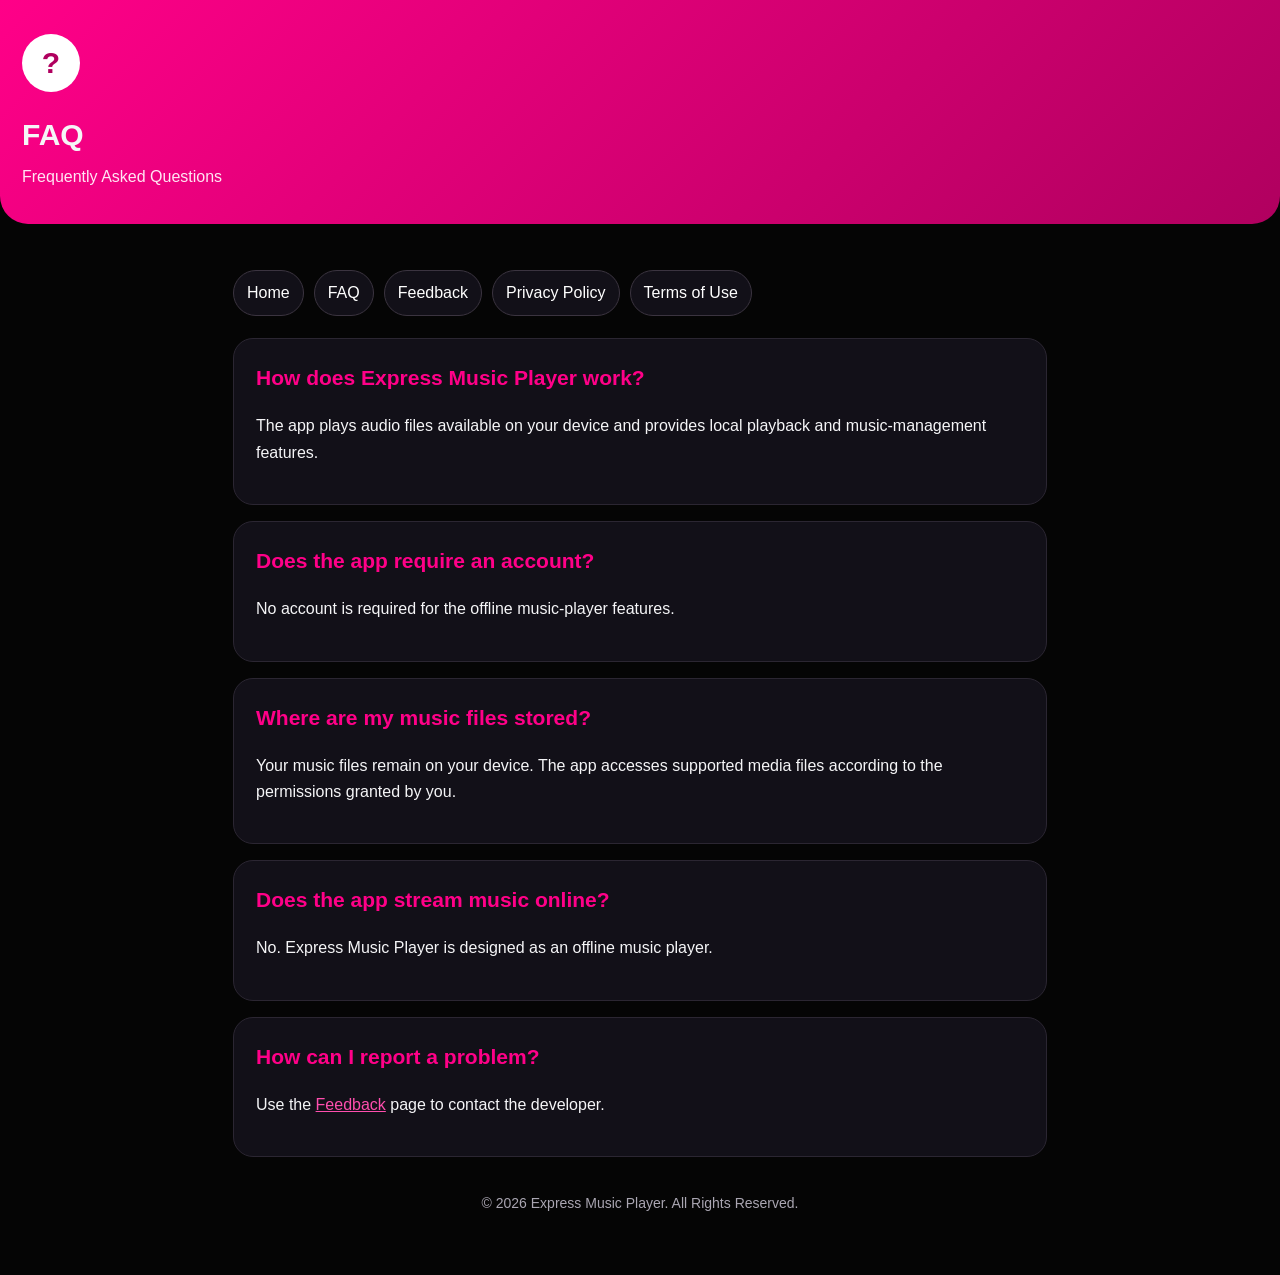
==== faq.html @ eb333e3c "Add files via upload" ====
<!doctype html><html><head><meta charset="utf-8"><meta name="viewport" content="width=device-width,initial-scale=1"><title>FAQ - Express Music Player</title><link rel="stylesheet" href="style.css"></head><body>
<header><div class="logo">?</div><h1>FAQ</h1><p class="subtitle">Frequently Asked Questions</p></header>
<div class="container"><nav><a href="index.html">Home</a><a href="faq.html">FAQ</a><a href="feedback.html">Feedback</a><a href="privacy-policy.html">Privacy Policy</a><a href="terms.html">Terms of Use</a></nav>
<div class="card"><h2>How does Express Music Player work?</h2><p>The app plays audio files available on your device and provides local playback and music-management features.</p></div>
<div class="card"><h2>Does the app require an account?</h2><p>No account is required for the offline music-player features.</p></div>
<div class="card"><h2>Where are my music files stored?</h2><p>Your music files remain on your device. The app accesses supported media files according to the permissions granted by you.</p></div>
<div class="card"><h2>Does the app stream music online?</h2><p>No. Express Music Player is designed as an offline music player.</p></div>
<div class="card"><h2>How can I report a problem?</h2><p>Use the <a href="feedback.html">Feedback</a> page to contact the developer.</p></div><div class="footer">© 2026 Express Music Player. All Rights Reserved.</div></div></body></html>
---- style.css ----
:root{--pink:#ff0088;--bg:#050505;--card:#121018;--line:#2b2632;--text:#f5f5f7;--muted:#aaa6b2}
*{box-sizing:border-box}body{margin:0;background:var(--bg);color:var(--text);font-family:Arial,Helvetica,sans-serif;line-height:1.65}
.container{max-width:850px;margin:auto;padding:24px 18px 60px}
header{background:linear-gradient(135deg,#ff0088,#b0005f);padding:34px 22px;border-radius:0 0 28px 28px}
.logo{width:58px;height:58px;border-radius:50%;background:#fff;display:grid;place-items:center;color:#b0005f;font-size:30px;font-weight:900}
h1{font-size:30px;margin:18px 0 4px}.subtitle{margin:0;color:#ffe5f3}
nav{display:flex;flex-wrap:wrap;gap:10px;margin:22px 0}nav a{color:#fff;text-decoration:none;border:1px solid #3b3440;background:var(--card);padding:9px 13px;border-radius:999px}
nav a:hover{border-color:var(--pink);color:var(--pink)}.card{background:var(--card);border:1px solid var(--line);border-radius:20px;padding:22px;margin:16px 0}
h2{color:var(--pink);font-size:21px;margin-top:0}.note{color:var(--muted)}a{color:#ff4eae}.footer{margin-top:35px;text-align:center;color:var(--muted);font-size:14px}
ul{padding-left:22px}.badge{display:inline-block;color:#fff;background:#b0005f;padding:7px 13px;border-radius:20px;text-decoration:none}
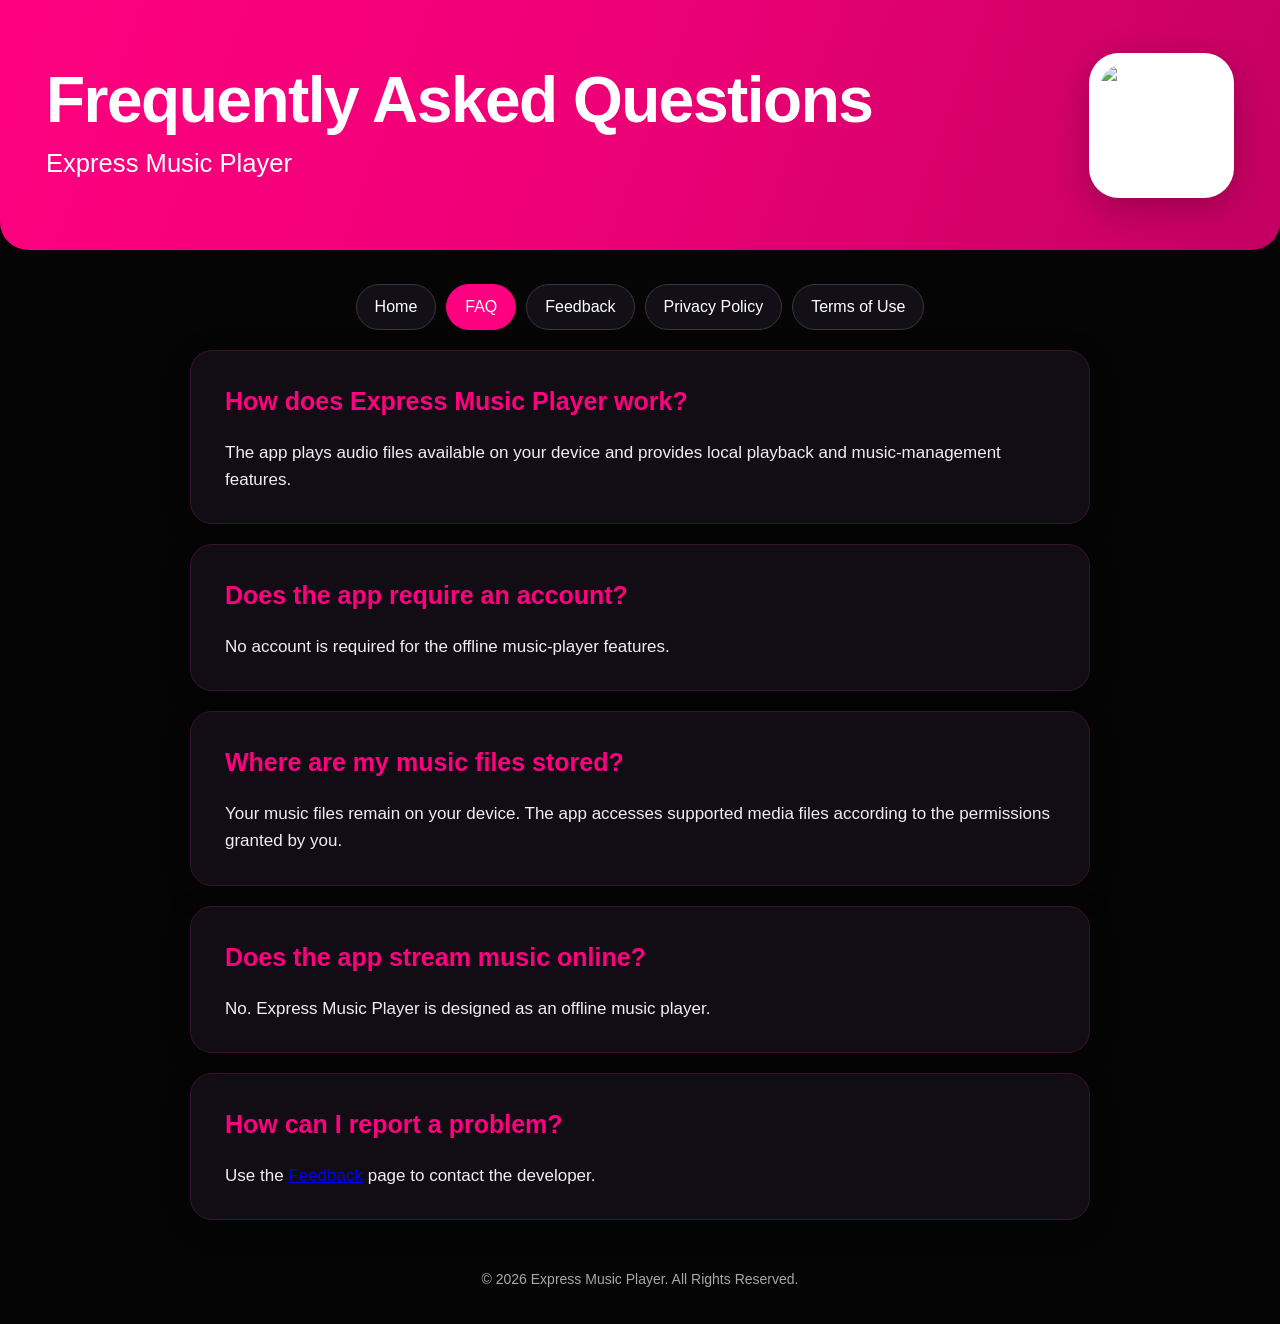
==== commit 203f2093: "Add files via upload" ====
--- a/faq.html
+++ b/faq.html
@@ -1,8 +1,59 @@
-<!doctype html><html><head><meta charset="utf-8"><meta name="viewport" content="width=device-width,initial-scale=1"><title>FAQ - Express Music Player</title><link rel="stylesheet" href="style.css"></head><body>
-<header><div class="logo">?</div><h1>FAQ</h1><p class="subtitle">Frequently Asked Questions</p></header>
-<div class="container"><nav><a href="index.html">Home</a><a href="faq.html">FAQ</a><a href="feedback.html">Feedback</a><a href="privacy-policy.html">Privacy Policy</a><a href="terms.html">Terms of Use</a></nav>
-<div class="card"><h2>How does Express Music Player work?</h2><p>The app plays audio files available on your device and provides local playback and music-management features.</p></div>
-<div class="card"><h2>Does the app require an account?</h2><p>No account is required for the offline music-player features.</p></div>
-<div class="card"><h2>Where are my music files stored?</h2><p>Your music files remain on your device. The app accesses supported media files according to the permissions granted by you.</p></div>
-<div class="card"><h2>Does the app stream music online?</h2><p>No. Express Music Player is designed as an offline music player.</p></div>
-<div class="card"><h2>How can I report a problem?</h2><p>Use the <a href="feedback.html">Feedback</a> page to contact the developer.</p></div><div class="footer">© 2026 Express Music Player. All Rights Reserved.</div></div></body></html>+<!DOCTYPE html>
+<html lang="en">
+<head>
+<meta charset="UTF-8">
+<meta name="viewport" content="width=device-width, initial-scale=1.0">
+<meta name="description" content="Frequently Asked Questions - Express Music Player">
+<title>Frequently Asked Questions - Express Music Player</title>
+<link rel="stylesheet" href="style.css">
+</head>
+<body>
+
+<header class="hero">
+  <div class="hero-content">
+    <div class="hero-text">
+      <h1>Frequently Asked Questions</h1>
+      <p>Express Music Player</p>
+    </div>
+    <div class="hero-icon">
+      <img src="images/app-icon.png" alt="Express Music Player App Icon">
+    </div>
+  </div>
+</header>
+
+<nav class="navigation" aria-label="Main navigation">
+  <a class="" href="index.html">Home</a>
+  <a class="active" href="faq.html">FAQ</a>
+  <a class="" href="feedback.html">Feedback</a>
+  <a class="" href="privacy-policy.html">Privacy Policy</a>
+  <a class="" href="terms.html">Terms of Use</a>
+</nav>
+
+<main class="container">
+
+  <section class="card">
+    <h2>How does Express Music Player work?</h2>
+    <p>The app plays audio files available on your device and provides local playback and music-management features.</p>
+  </section>
+  <section class="card">
+    <h2>Does the app require an account?</h2>
+    <p>No account is required for the offline music-player features.</p>
+  </section>
+  <section class="card">
+    <h2>Where are my music files stored?</h2>
+    <p>Your music files remain on your device. The app accesses supported media files according to the permissions granted by you.</p>
+  </section>
+  <section class="card">
+    <h2>Does the app stream music online?</h2>
+    <p>No. Express Music Player is designed as an offline music player.</p>
+  </section>
+  <section class="card">
+    <h2>How can I report a problem?</h2>
+    <p>Use the <a href="feedback.html">Feedback</a> page to contact the developer.</p>
+  </section>
+
+</main>
+
+<footer>© 2026 Express Music Player. All Rights Reserved.</footer>
+</body>
+</html>
--- a/style.css
+++ b/style.css
@@ -1,10 +1,42 @@
-:root{--pink:#ff0088;--bg:#050505;--card:#121018;--line:#2b2632;--text:#f5f5f7;--muted:#aaa6b2}
-*{box-sizing:border-box}body{margin:0;background:var(--bg);color:var(--text);font-family:Arial,Helvetica,sans-serif;line-height:1.65}
-.container{max-width:850px;margin:auto;padding:24px 18px 60px}
-header{background:linear-gradient(135deg,#ff0088,#b0005f);padding:34px 22px;border-radius:0 0 28px 28px}
-.logo{width:58px;height:58px;border-radius:50%;background:#fff;display:grid;place-items:center;color:#b0005f;font-size:30px;font-weight:900}
-h1{font-size:30px;margin:18px 0 4px}.subtitle{margin:0;color:#ffe5f3}
-nav{display:flex;flex-wrap:wrap;gap:10px;margin:22px 0}nav a{color:#fff;text-decoration:none;border:1px solid #3b3440;background:var(--card);padding:9px 13px;border-radius:999px}
-nav a:hover{border-color:var(--pink);color:var(--pink)}.card{background:var(--card);border:1px solid var(--line);border-radius:20px;padding:22px;margin:16px 0}
-h2{color:var(--pink);font-size:21px;margin-top:0}.note{color:var(--muted)}a{color:#ff4eae}.footer{margin-top:35px;text-align:center;color:var(--muted);font-size:14px}
-ul{padding-left:22px}.badge{display:inline-block;color:#fff;background:#b0005f;padding:7px 13px;border-radius:20px;text-decoration:none}
+/* Express Music Player - GitHub Pages Theme */
+:root{--bg:#050505;--card:#120c14;--border:#3a1230;--pink:#ff0080;--pink2:#c40062;--text:#fff;--muted:#aaa5ae}
+*{box-sizing:border-box}
+body{margin:0;min-height:100vh;background:var(--bg);color:var(--text);font-family:Arial,Helvetica,sans-serif;line-height:1.6}
+.hero{width:100%;background:linear-gradient(110deg,#ff0080 0%,#ed0076 48%,#c40062 100%);border-radius:0 0 28px 28px;overflow:hidden}
+.hero-content{min-height:250px;max-width:1450px;margin:auto;padding:38px 46px;display:flex;align-items:center;justify-content:space-between;gap:40px}
+.hero-text{flex:1}
+.hero-text h1{margin:0 0 8px;font-size:clamp(42px,5vw,72px);line-height:1.08;font-weight:800;letter-spacing:-1.5px}
+.hero-text p{margin:0;font-size:clamp(19px,2vw,27px);font-weight:500}
+.hero-icon{width:145px;height:145px;flex:0 0 145px;border-radius:30px;background:#fff;padding:12px;display:flex;align-items:center;justify-content:center;box-shadow:0 10px 35px rgba(0,0,0,.25)}
+.hero-icon img{width:100%;height:100%;object-fit:contain;border-radius:20px}
+.navigation{max-width:1450px;margin:34px auto 20px;padding:0 28px;display:flex;justify-content:center;align-items:center;flex-wrap:wrap;gap:10px}
+.navigation a{color:#fff;text-decoration:none;background:#121016;border:1px solid #3b3440;border-radius:999px;padding:9px 18px;font-size:16px;transition:.2s}
+.navigation a:hover,.navigation a.active{background:var(--pink);border-color:var(--pink)}
+.container{width:min(900px,calc(100% - 40px));margin:auto}
+.card{background:var(--card);border:1px solid var(--border);border-radius:22px;padding:30px 34px;margin:20px 0;box-shadow:0 8px 30px rgba(0,0,0,.22)}
+.card h2{margin:0 0 18px;color:var(--pink);font-size:25px}
+.card p{margin:0 0 16px;color:#f1edf2;font-size:17px}
+.card p:last-child{margin-bottom:0}
+.quick-links{display:grid;gap:4px}
+.quick-links a{display:flex;justify-content:space-between;align-items:center;padding:14px 4px;color:var(--pink);text-decoration:none;border-bottom:1px solid #28212b;font-size:17px}
+.quick-links a:last-child{border-bottom:0}
+.quick-links a:hover{color:#ff5eae}
+.quick-links span{font-size:23px}
+footer{text-align:center;color:var(--muted);font-size:14px;padding:28px 20px 34px}
+@media(max-width:650px){
+.hero-content{min-height:230px;padding:28px 22px;gap:18px}
+.hero-text h1{font-size:34px;letter-spacing:-.7px}
+.hero-text p{font-size:16px}
+.hero-icon{width:92px;height:92px;flex-basis:92px;border-radius:21px;padding:8px}
+.hero-icon img{border-radius:14px}
+.navigation{margin-top:24px;padding:0 14px;gap:7px}
+.navigation a{padding:7px 12px;font-size:14px}
+.container{width:calc(100% - 24px)}
+.card{padding:24px 21px;border-radius:18px}
+.card h2{font-size:22px}
+.card p,.quick-links a{font-size:15px}
+}
+@media(max-width:430px){
+.hero-text h1{font-size:29px}
+.hero-icon{width:78px;height:78px;flex-basis:78px}
+}
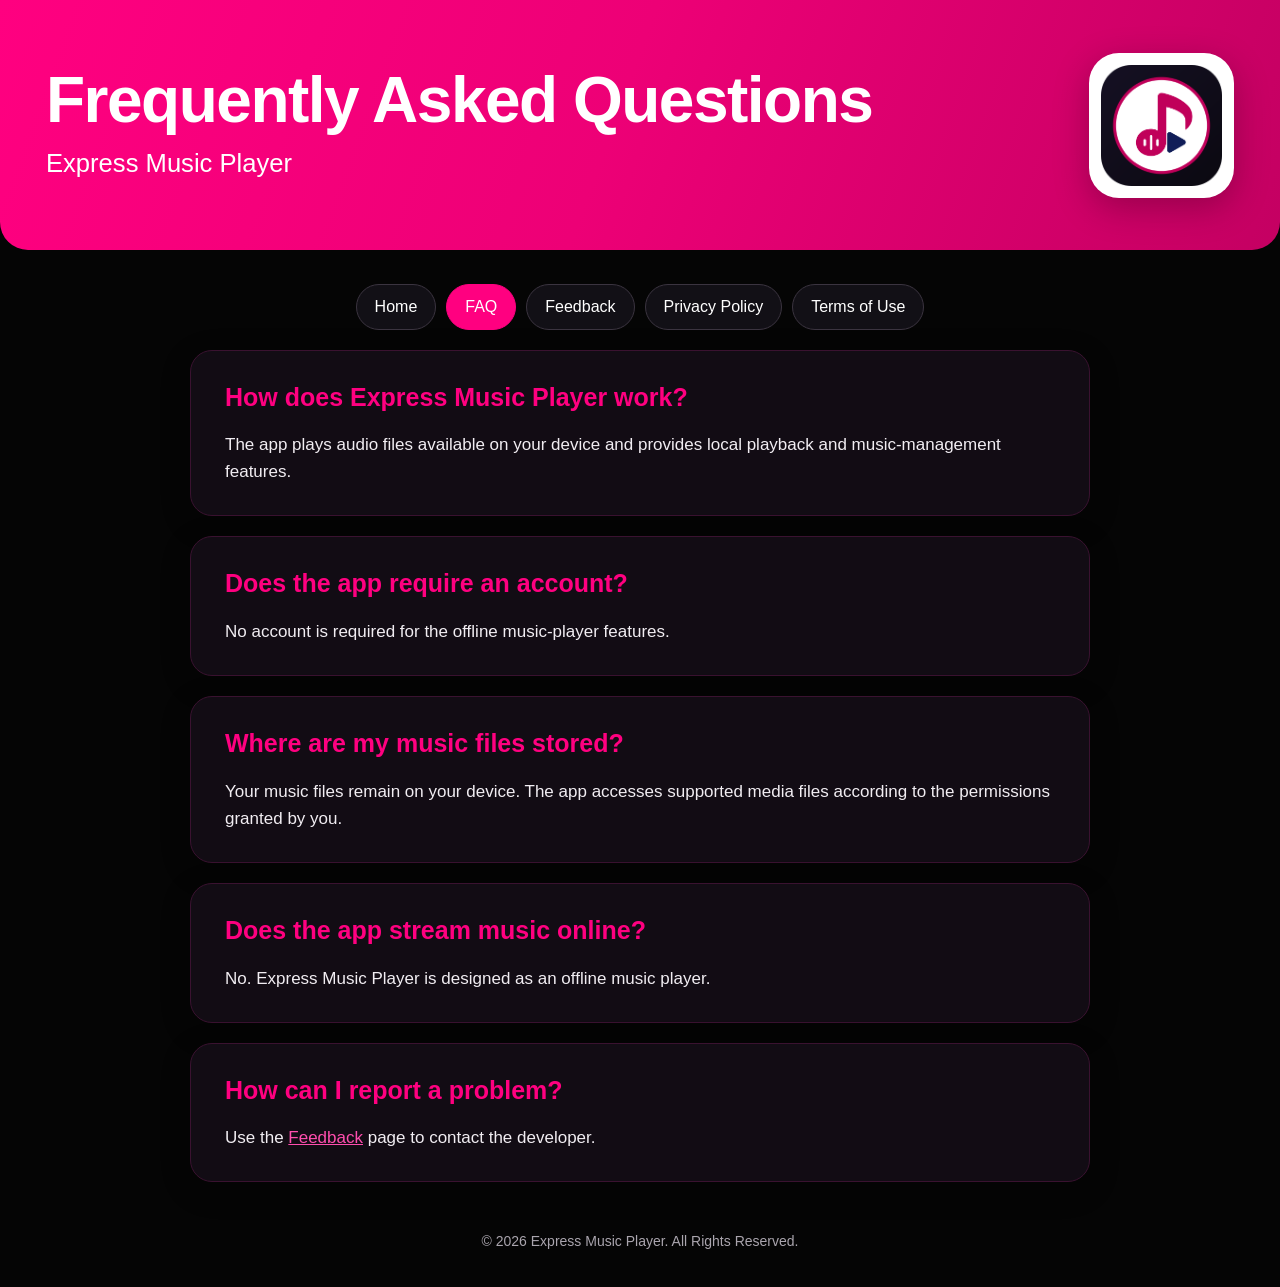
==== commit d25dc79c: "Add files via upload" ====
--- a/faq.html
+++ b/faq.html
@@ -16,7 +16,7 @@
       <p>Express Music Player</p>
     </div>
     <div class="hero-icon">
-      <img src="images/app-icon.png" alt="Express Music Player App Icon">
+      <img src="app-icon.png" alt="Express Music Player App Icon">
     </div>
   </div>
 </header>
--- a/style.css
+++ b/style.css
@@ -1,42 +1,175 @@
-/* Express Music Player - GitHub Pages Theme */
-:root{--bg:#050505;--card:#120c14;--border:#3a1230;--pink:#ff0080;--pink2:#c40062;--text:#fff;--muted:#aaa5ae}
+/* Express Music Player - Unified GitHub Pages Theme */
+:root{
+  --bg:#050505;
+  --card:#120c14;
+  --border:#3a1230;
+  --pink:#ff0080;
+  --pink2:#c40062;
+  --text:#fff;
+  --muted:#aaa5ae;
+}
 *{box-sizing:border-box}
-body{margin:0;min-height:100vh;background:var(--bg);color:var(--text);font-family:Arial,Helvetica,sans-serif;line-height:1.6}
-.hero{width:100%;background:linear-gradient(110deg,#ff0080 0%,#ed0076 48%,#c40062 100%);border-radius:0 0 28px 28px;overflow:hidden}
-.hero-content{min-height:250px;max-width:1450px;margin:auto;padding:38px 46px;display:flex;align-items:center;justify-content:space-between;gap:40px}
+html{scroll-behavior:smooth}
+body{
+  margin:0;
+  min-height:100vh;
+  background:var(--bg);
+  color:var(--text);
+  font-family:Arial,Helvetica,sans-serif;
+  line-height:1.6;
+}
+.hero{
+  width:100%;
+  background:linear-gradient(110deg,#ff0080 0%,#ed0076 48%,#c40062 100%);
+  border-radius:0 0 28px 28px;
+  overflow:hidden;
+}
+.hero-content{
+  min-height:250px;
+  max-width:1450px;
+  margin:auto;
+  padding:38px 46px;
+  display:flex;
+  align-items:center;
+  justify-content:space-between;
+  gap:40px;
+}
 .hero-text{flex:1}
-.hero-text h1{margin:0 0 8px;font-size:clamp(42px,5vw,72px);line-height:1.08;font-weight:800;letter-spacing:-1.5px}
-.hero-text p{margin:0;font-size:clamp(19px,2vw,27px);font-weight:500}
-.hero-icon{width:145px;height:145px;flex:0 0 145px;border-radius:30px;background:#fff;padding:12px;display:flex;align-items:center;justify-content:center;box-shadow:0 10px 35px rgba(0,0,0,.25)}
-.hero-icon img{width:100%;height:100%;object-fit:contain;border-radius:20px}
-.navigation{max-width:1450px;margin:34px auto 20px;padding:0 28px;display:flex;justify-content:center;align-items:center;flex-wrap:wrap;gap:10px}
-.navigation a{color:#fff;text-decoration:none;background:#121016;border:1px solid #3b3440;border-radius:999px;padding:9px 18px;font-size:16px;transition:.2s}
-.navigation a:hover,.navigation a.active{background:var(--pink);border-color:var(--pink)}
-.container{width:min(900px,calc(100% - 40px));margin:auto}
-.card{background:var(--card);border:1px solid var(--border);border-radius:22px;padding:30px 34px;margin:20px 0;box-shadow:0 8px 30px rgba(0,0,0,.22)}
-.card h2{margin:0 0 18px;color:var(--pink);font-size:25px}
-.card p{margin:0 0 16px;color:#f1edf2;font-size:17px}
+.hero-text h1{
+  margin:0 0 8px;
+  font-size:clamp(42px,5vw,72px);
+  line-height:1.08;
+  font-weight:800;
+  letter-spacing:-1.5px;
+}
+.hero-text p{
+  margin:0;
+  font-size:clamp(19px,2vw,27px);
+  font-weight:500;
+}
+.hero-icon{
+  width:145px;
+  height:145px;
+  flex:0 0 145px;
+  border-radius:30px;
+  background:#fff;
+  padding:12px;
+  display:flex;
+  align-items:center;
+  justify-content:center;
+  box-shadow:0 10px 35px rgba(0,0,0,.25);
+}
+.hero-icon img{
+  width:100%;
+  height:100%;
+  object-fit:contain;
+  border-radius:20px;
+}
+.navigation{
+  max-width:1450px;
+  margin:34px auto 20px;
+  padding:0 28px;
+  display:flex;
+  justify-content:center;
+  align-items:center;
+  flex-wrap:wrap;
+  gap:10px;
+}
+.navigation a{
+  color:#fff;
+  text-decoration:none;
+  background:#121016;
+  border:1px solid #3b3440;
+  border-radius:999px;
+  padding:9px 18px;
+  font-size:16px;
+  transition:.2s;
+}
+.navigation a:hover,
+.navigation a.active{
+  background:var(--pink);
+  border-color:var(--pink);
+}
+.container{
+  width:min(900px,calc(100% - 40px));
+  margin:auto;
+}
+.card{
+  background:var(--card);
+  border:1px solid var(--border);
+  border-radius:22px;
+  padding:30px 34px;
+  margin:20px 0;
+  box-shadow:0 8px 30px rgba(0,0,0,.22);
+}
+.card h2{
+  margin:0 0 18px;
+  color:var(--pink);
+  font-size:25px;
+  line-height:1.3;
+}
+.card p{
+  margin:0 0 16px;
+  color:#f1edf2;
+  font-size:17px;
+}
 .card p:last-child{margin-bottom:0}
-.quick-links{display:grid;gap:4px}
-.quick-links a{display:flex;justify-content:space-between;align-items:center;padding:14px 4px;color:var(--pink);text-decoration:none;border-bottom:1px solid #28212b;font-size:17px}
+.card a{
+  color:#ff4eae;
+}
+.card ul{
+  margin:0;
+  padding-left:22px;
+  color:#f1edf2;
+  font-size:17px;
+}
+.quick-links{
+  display:grid;
+  gap:4px;
+}
+.quick-links a{
+  display:flex;
+  justify-content:space-between;
+  align-items:center;
+  padding:14px 4px;
+  color:var(--pink);
+  text-decoration:none;
+  border-bottom:1px solid #28212b;
+  font-size:17px;
+}
 .quick-links a:last-child{border-bottom:0}
 .quick-links a:hover{color:#ff5eae}
 .quick-links span{font-size:23px}
-footer{text-align:center;color:var(--muted);font-size:14px;padding:28px 20px 34px}
+.badge{
+  display:inline-block;
+  color:#fff!important;
+  background:var(--pink2);
+  padding:9px 16px;
+  border-radius:22px;
+  text-decoration:none;
+  font-weight:600;
+}
+.note{color:var(--muted)!important}
+footer{
+  text-align:center;
+  color:var(--muted);
+  font-size:14px;
+  padding:28px 20px 34px;
+}
 @media(max-width:650px){
-.hero-content{min-height:230px;padding:28px 22px;gap:18px}
-.hero-text h1{font-size:34px;letter-spacing:-.7px}
-.hero-text p{font-size:16px}
-.hero-icon{width:92px;height:92px;flex-basis:92px;border-radius:21px;padding:8px}
-.hero-icon img{border-radius:14px}
-.navigation{margin-top:24px;padding:0 14px;gap:7px}
-.navigation a{padding:7px 12px;font-size:14px}
-.container{width:calc(100% - 24px)}
-.card{padding:24px 21px;border-radius:18px}
-.card h2{font-size:22px}
-.card p,.quick-links a{font-size:15px}
+  .hero-content{min-height:230px;padding:28px 22px;gap:18px}
+  .hero-text h1{font-size:34px;letter-spacing:-.7px}
+  .hero-text p{font-size:16px}
+  .hero-icon{width:92px;height:92px;flex-basis:92px;border-radius:21px;padding:8px}
+  .hero-icon img{border-radius:14px}
+  .navigation{margin-top:24px;padding:0 14px;gap:7px}
+  .navigation a{padding:7px 12px;font-size:14px}
+  .container{width:calc(100% - 24px)}
+  .card{padding:24px 21px;border-radius:18px}
+  .card h2{font-size:22px}
+  .card p,.card ul,.quick-links a{font-size:15px}
 }
 @media(max-width:430px){
-.hero-text h1{font-size:29px}
-.hero-icon{width:78px;height:78px;flex-basis:78px}
+  .hero-text h1{font-size:29px}
+  .hero-icon{width:78px;height:78px;flex-basis:78px}
 }
